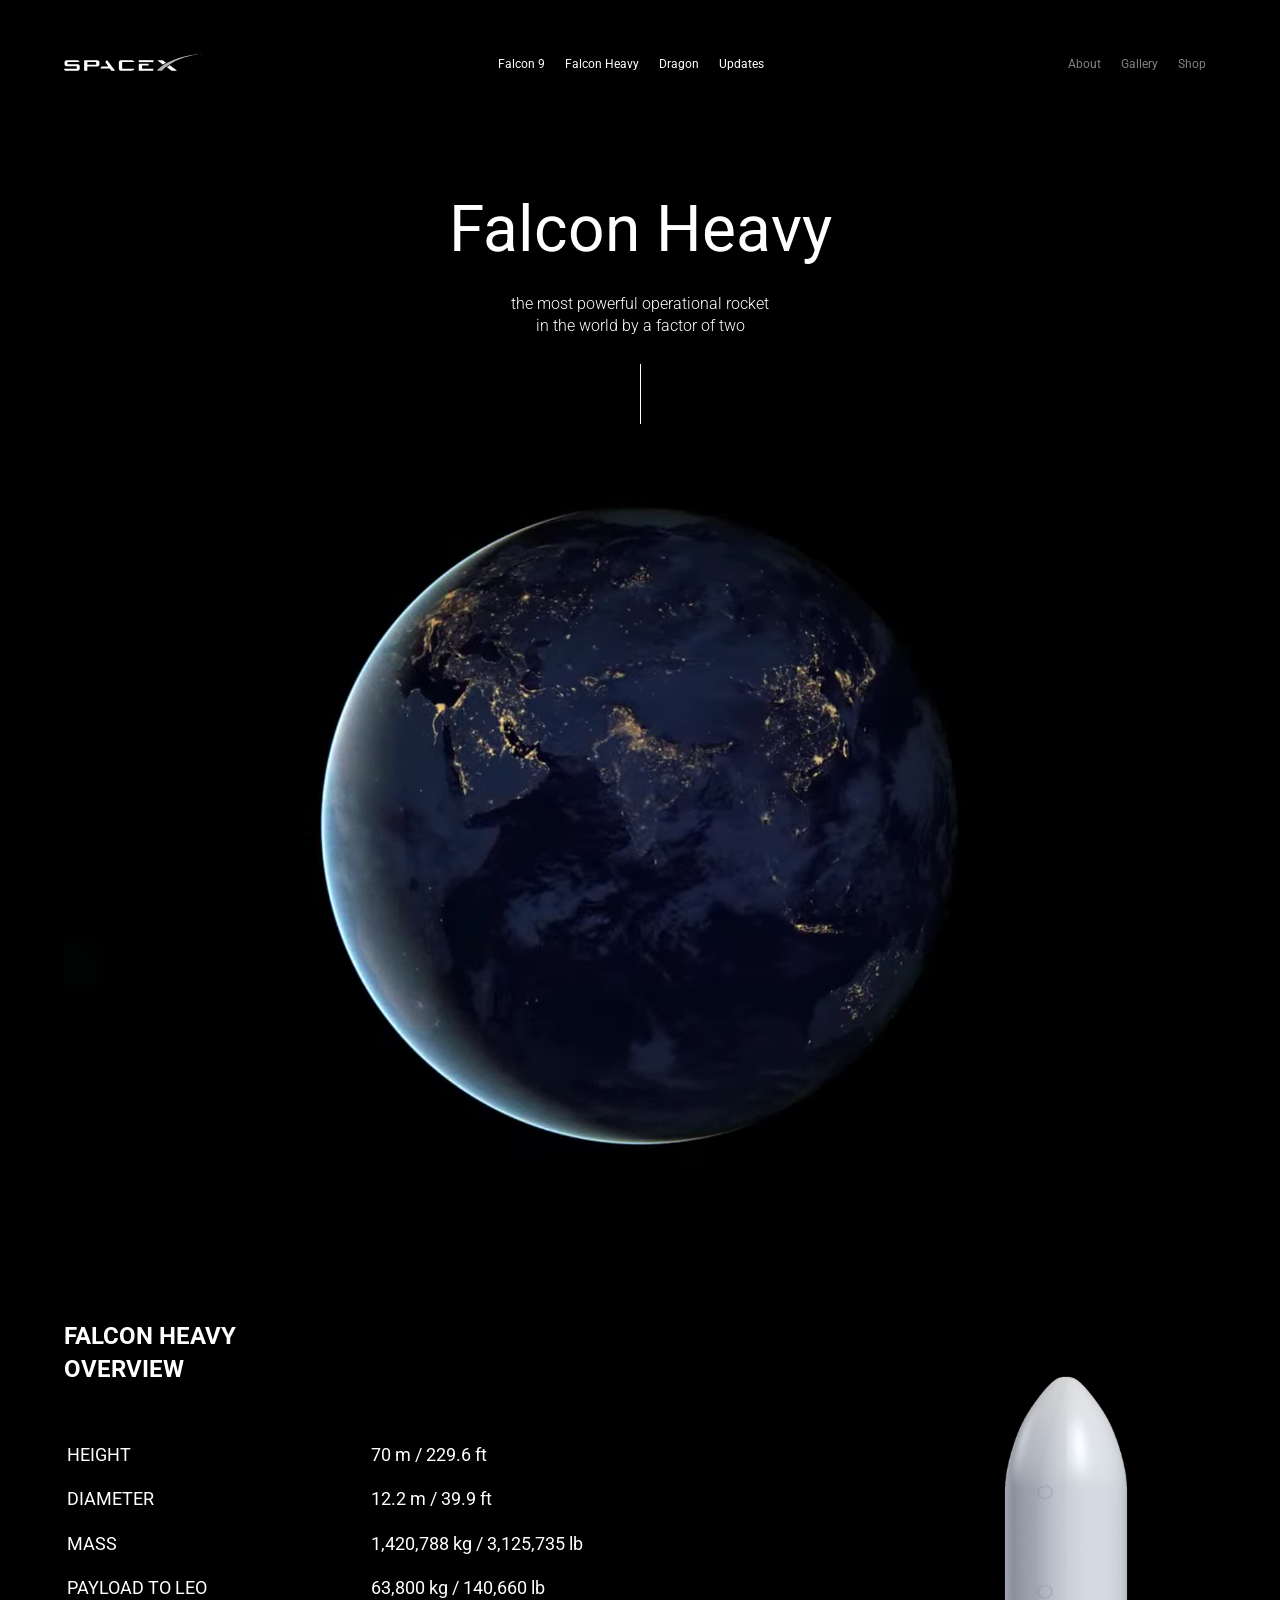
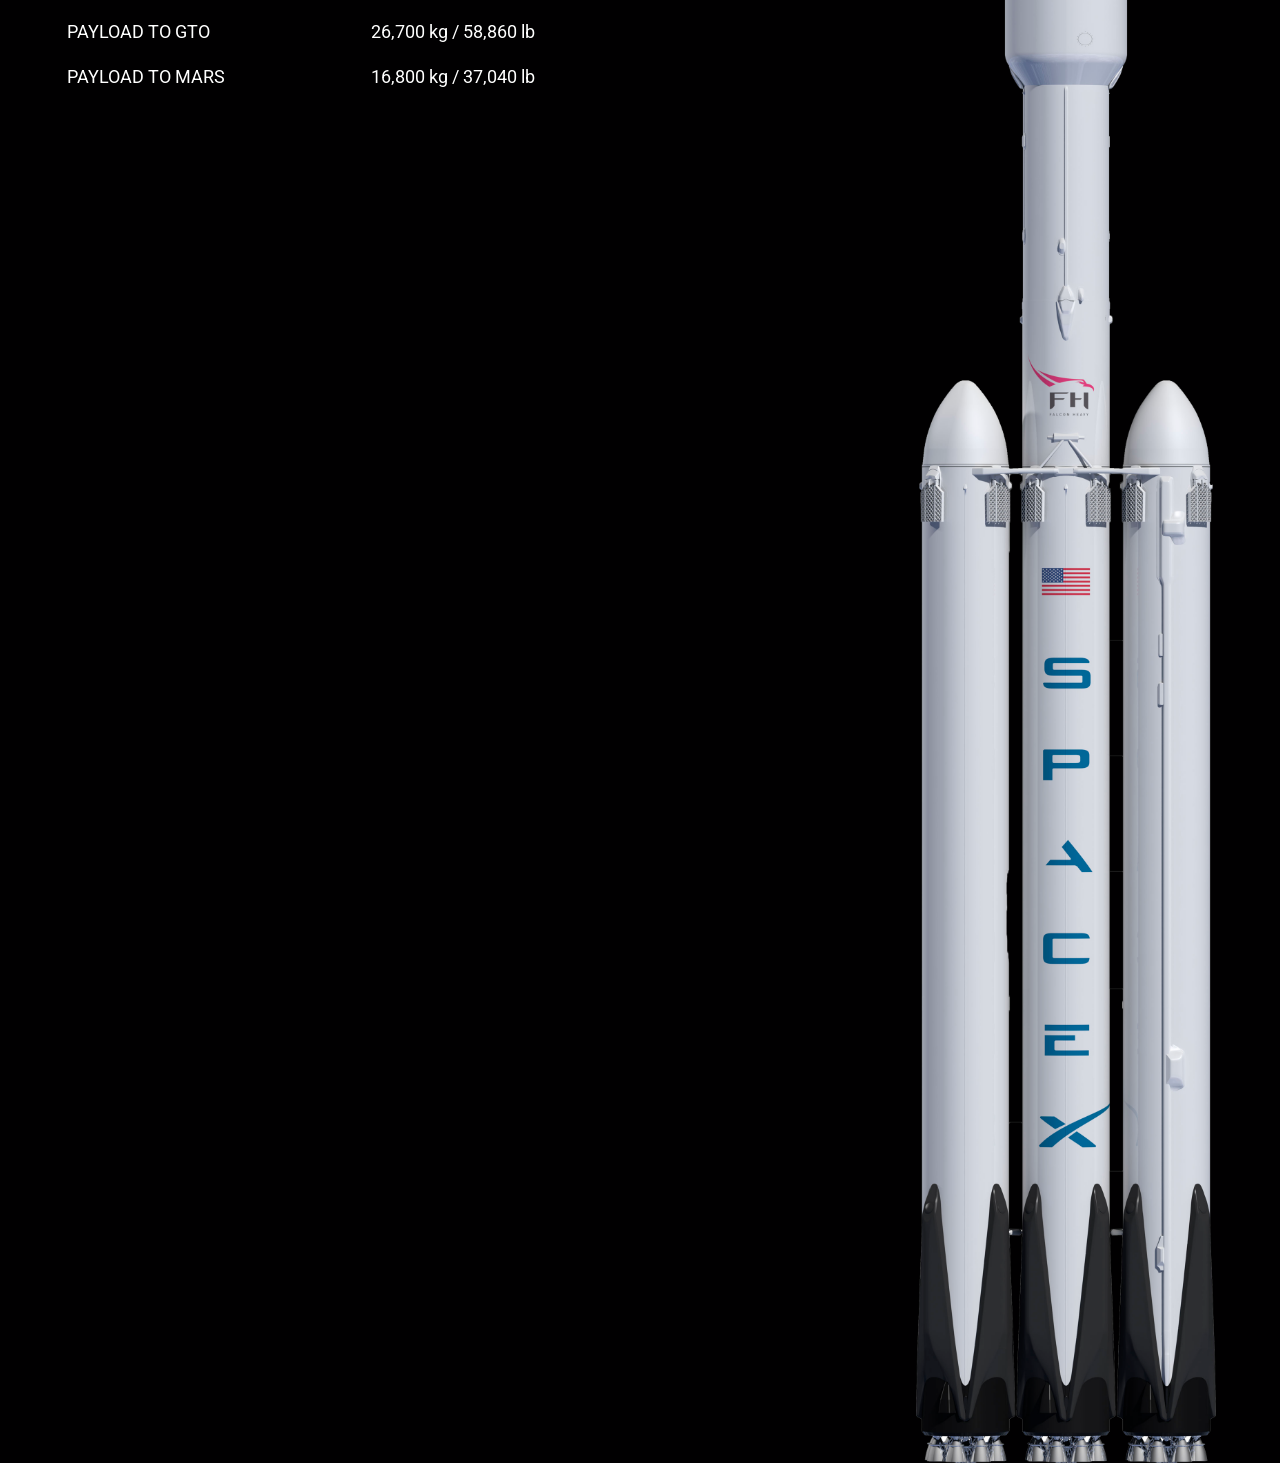
==== index.html @ 7339f371 "Add files via upload" ====
<!DOCTYPE html>
<html lang="en">
<head>
    <meta charset="UTF-8">
    <meta name="viewport" content="width=device-width, initial-scale=1.0">
    <link rel="preconnect" href="https://fonts.googleapis.com">
    <link rel="preconnect" href="https://fonts.gstatic.com" crossorigin>
    <link href="https://fonts.googleapis.com/css2?family=Roboto:ital,wght@0,100..900;1,100..900&display=swap" rel="stylesheet">
    <link rel="stylesheet" href="CSS/aos.css">
    <link rel="stylesheet" href="CSS/vidbg.css">
    <link rel="stylesheet" href="CSS/style.css">
    <title>Space X</title>
</head>
<body>
    <header class="header" data-aos="fade-down">
        <img src="img/logo.svg" alt="Logo Space X" class="logo">
        <nav class="main-nav">
            <ul class="list">
                <li class="item">
                    <a href="#" class="item-link">Falcon 9</a>
                </li>
                <li class="item">
                    <a href="#" class="item-link">Falcon Heavy</a>
                </li>
                <li class="item">
                    <a href="#" class="item-link">Dragon</a>
                </li>
                <li class="item">
                    <a href="#" class="item-link">Updates</a>
                </li>
            </ul>
        </nav>
        <nav class="secondary-nav">
            <ul class="list">
                <li class="item">
                    <a href="#" class="item-link">About</a>
                </li>
                <li class="item">
                    <a href="#" class="item-link">Gallery</a>
                </li>
                <li class="item">
                    <a href="#" class="item-link">Shop</a>
                </li>
            </ul>
        </nav>
    </header>
    <section class="main">
        <h1 class="title" data-aos="zoom-in" data-aos-duration="1000">Falcon Heavy</h1>
        <p class="description" data-aos="zoom-in" data-aos-duration="2000">
            The most powerful operational rocket in the world by a factor of two
        </p>
    </section>
    <div class="video" data-aos="zoom-in" data-aos-duration="3000"></div>
    <section class="features">
        <div class="overview">
            <h2 class="features-title" data-aos="fade-right" data-aos-duration="500">Falcon Heavy <br /> Overview</h2>
            <table class="table" data-aos="fade-right" data-aos-duration="1000">
                <tr>
                    <td class="table-column">HEIGHT</td>
                    <td class="table-column">70 m / 229.6 ft</td>
                </tr>
                <tr>
                    <td class="table-column">DIAMETER</td>
                    <td class="table-column">12.2 m / 39.9 ft</td>
                </tr>
                <tr>
                    <td class="table-column">MASS</td>
                    <td class="table-column">1,420,788 kg / 3,125,735 lb</td>
                </tr>
                <tr>
                    <td class="table-column">PAYLOAD TO LEO</td>
                    <td class="table-column">63,800 kg / 140,660 lb</td>
                </tr>
                 <tr>
                    <td class="table-column">PAYLOAD TO GTO</td>
                    <td class="table-column">26,700 kg / 58,860 lb</td>
                </tr>
                <tr>
                    <td class="table-column">PAYLOAD TO MARS</td>
                    <td class="table-column">16,800 kg / 37,040 lb</td>
                </tr>
            </table>
            <img 
             src="/img/rocket.png" 
             alt="rocket" 
             class="rocket" 
             data-rellax-speed="15">
            <h2 class="features-title" data-aos="fade-right" data-aos-duration="500">UNMATCHED <br /> PERFORMANCE</h2>
            <p class="features-text" data-aos="fade-right" data-aos-duration="1000">
                With more than 5 million pounds of thrust at liftoff, Falcon Heavy is 
                the most capable rocket flying. By comparison, the liftoff thrust of 
                the Falcon Heavy equals approximately eighteen 747 aircraft at full 
                power. Falcon Heavy can lift the equivalent of a fully loaded 737 
                jetliner—complete with passengers, luggage and fuel—to orbit.
            </p>
        </div>
    </section>
    <footer class="footer" data-aos="fade-up" data-aos-duration="3000">
        <img src="img/logo.svg" alt="logo Space X" class="logo" />
        <nav class="footer-nav">
            <ul class="list">
                <li class="item"><a href="#" class="item-link">Twitter</a></li>
                <li class="item"><a href="#" class="item-link">Youtube</a></li>
                <li class="item"><a href="#" class="item-link">Instagram</a></li>
                <li class="item"><a href="#" class="item-link">Flickr</a></li>
                <li class="item"><a href="#" class="item-link">LinkedIn</a></li>
                <li class="item"><a href="#" class="item-link">Privacy</a></li>
                <li class="item"><a href="#" class="item-link">Policy</a></li>
            </ul>
        </nav>
        <p class="footer-text">
            For additional questions, contact 
            <a class="footer-link" href="mailto:rideshare@spacex.com">rideshare@spacex.com</a>
        </p>
        <a href="#" class="button">Contact us</a>
    </footer>
    <script src="js/vidbg.js"></script>
    <script src="js/rellax.min.js"></script>
    <script src="js/aos.js"></script>
    <script src="js/main.js"></script>
</body>
</html>
---- CSS/vidbg.css ----
.vidbg-container {
  position: absolute;
  z-index: -1;
  top: 0;
  right: 0;
  bottom: 0;
  left: 0;
  overflow: hidden;
  background-size: cover;
  background-repeat: no-repeat;
  background-position: center center;
}

.vidbg-container video {
  position: absolute;
  margin: 0;
  top: 50%;
  left: 50%;
  transform: translate(-50%, -50%);
  transition: 0.25s opacity ease-in-out;
  max-width: none;
  opacity: 0;
}

.vidbg-overlay {
  position: absolute;
  top: 0;
  right: 0;
  bottom: 0;
  left: 0;
}
---- CSS/style.css ----
body {
    background: #010001;
    color: #fff;
    margin: 0;
    padding-top: 53px;
    font-family: "Roboto", sans-serif;
}

.header {
    max-width: 1230px;
    width: 90%;
    margin: auto;
    display: flex;
    justify-content: space-between;
}

.list {
    margin: 0;
    padding: 0;
    display: flex;
    list-style: none;
}

.item-link {
    color: #fff;
    text-decoration: none;
    margin-left: 10px;
    margin-right: 10px;
    font-size: 12px;
    line-height: 14px;
}

.secondary-nav .item-link {
    color: #808080;
}

.main {
    text-align: center;
    padding-top: 120px;
    padding-bottom: 26px;
}

.title {
    font-style: normal;
    font-weight: normal;
    font-size: 64px;
    line-height: 75px;
    margin-bottom: 26px;
    margin-top: 0;
}

.description {
    font-style: normal;
    font-weight: 300;
    font-size: 16px;
    line-height: 140%;
    text-transform: lowercase;
    max-width: 268px;
    margin: auto;
}

.description::after {
    content: "";
    display: block;
    width: 1px;
    height: 60px;
    background-color: #fff;
    margin: auto;
    margin-top: 26px;
}

.video {
    max-width: 1230px;
    width: 90%;
    margin: auto;
    height: 750px;
}

.features {
    position: relative;
    max-width: 1230px;
    width: 90%;
    margin: auto;
    padding: 100px 0;
}

.features-title {
    font-weight: bold;
    font-size: 24px;
    line-height: 140%;
    text-transform: uppercase;
    margin-bottom: 45px;
}

.table {
    margin-bottom: 280px;   
}

.table-column {
    width: 300px;
    padding-top: 5px;
    padding-bottom: 5px;
    font-style: normal;
    font-weight: normal;
    font-size: 18px;
    line-height: 180%;
}

.features-text {
    max-width: 490px;
    font-weight: 400;
    font-size: 16px;
    line-height: 180%;
}

.rocket {
    position: absolute;
    top: 90px;
    right: 0;
    z-index: 99;
    max-width: 300px;
}

.footer {
    padding: 130px 0;
    display: flex;
    flex-direction: column;
    align-items: center;
}

.footer-nav .item-link {
    font-size: 18px;
    line-height: 21px;
}

.footer .logo {
    margin-bottom: 43px;
}

.footer-nav {
    margin-bottom: 28px;
}

.footer-text {
    font-size: 18px;
    line-height: 21px;
    color: #808080;
    text-decoration: none;
    margin-bottom: 30px;
    margin-top: 0;
}

.footer-link {
    color: #808080;
    text-decoration: none;
}

.button {
    color: #fff;
    min-width: 260px;
    padding: 20px;
    text-align: center;
    border: 2px solid #fff;
    box-sizing: border-box;
    border-radius: 6px;
    text-decoration: none;

}

@media (max-width: 960px) {
    .rocket {
        max-width: 230px;
    }
    .table-column {
        width: 250px;
    }
}

@media (max-width: 768px) {
    .header {
        flex-direction: column;
        align-items: center;
    }
    .headre .logo {
        margin-bottom: 20px;
    }
    .header .main-nav {
        margin-bottom: 20px;
    }
    .rocket {
        max-width: 180px;
    }
    .video {
        width: 100%;
    }
}

@media (max-width: 576px) {
    .rocket {
        position: static;
        margin-bottom: 30px;
    }
    .table {
        margin-bottom: 0;
    }
    .table-column {
        font-size: 14px;
        width: 150px;
    }
    .footer-nav .list {
        flex-wrap: wrap;
        align-items: center;
        justify-content: center;
    }
    .footer-nav .item {
        margin-bottom: 10px;
    }
    .footer {
        text-align: center;
    }
    .main {
        padding-top: 50px;
    }
    .features {
        padding-bottom: 0;
    }
}
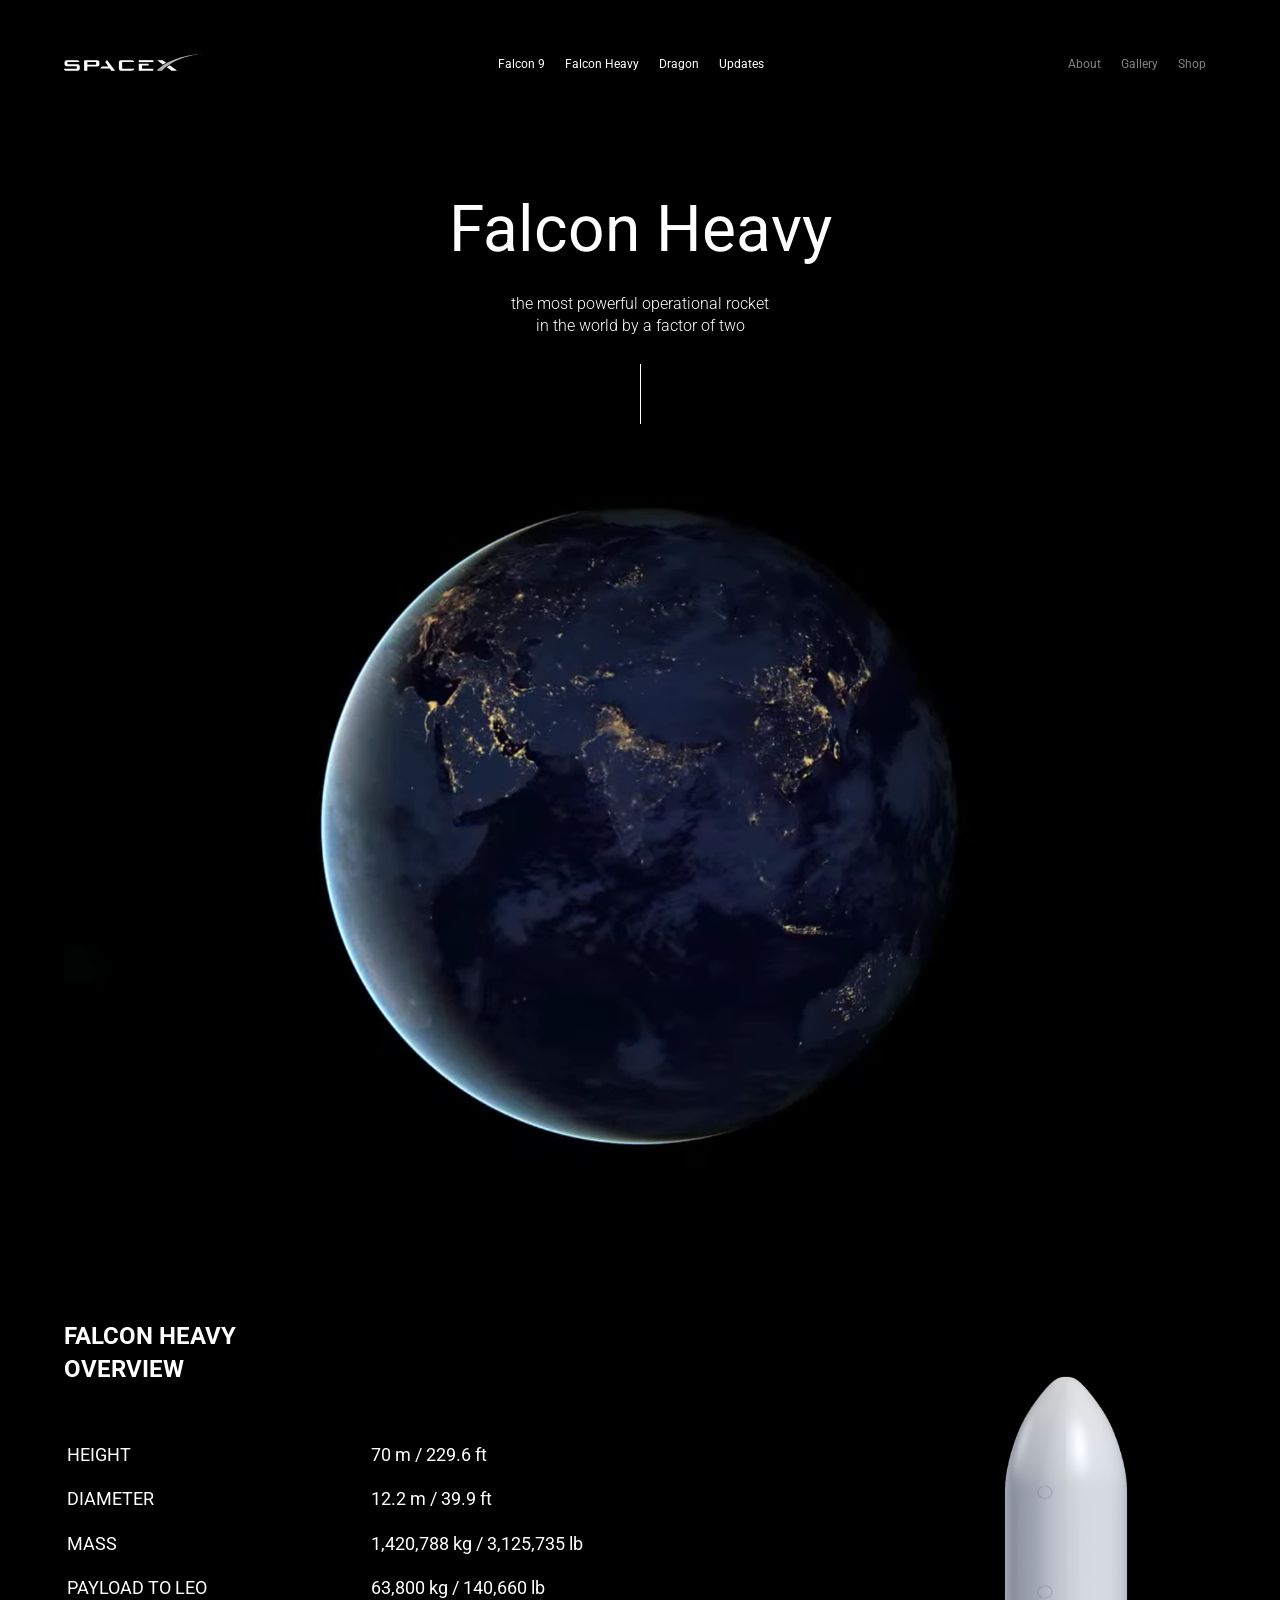
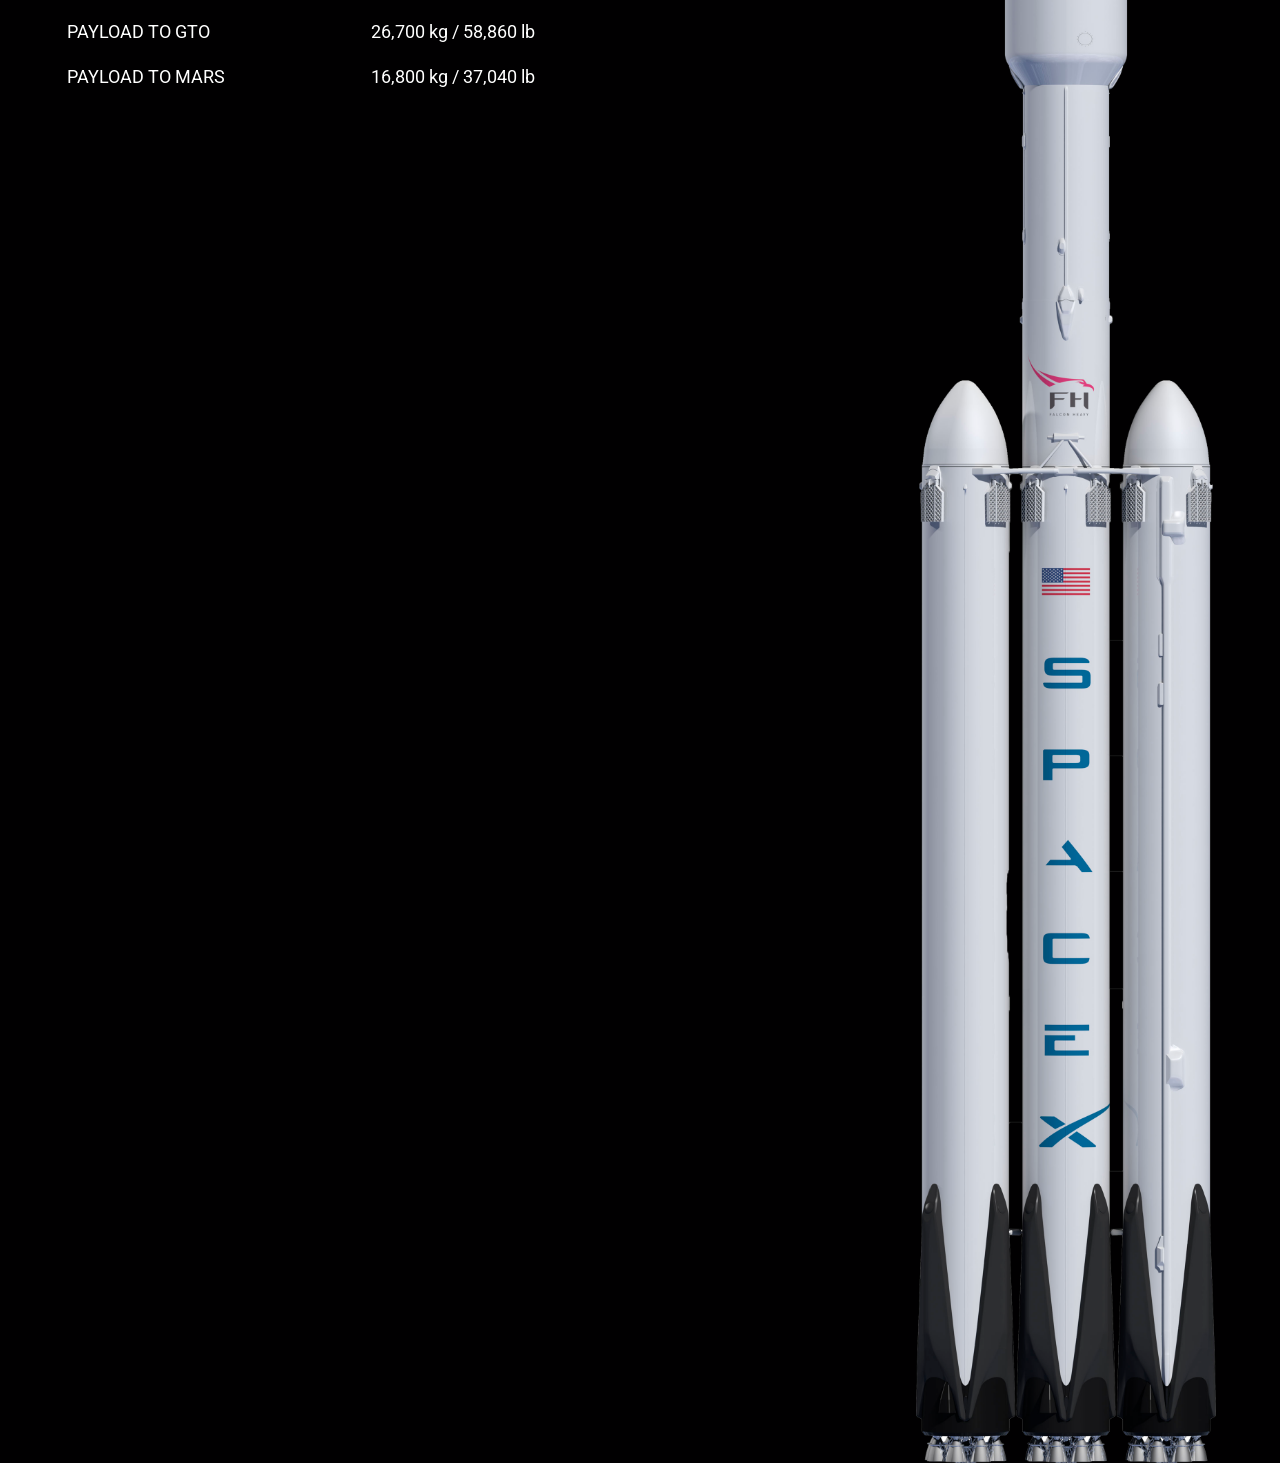
==== commit 2c8f655b: "Add files via upload" ====
--- a/index.html
+++ b/index.html
@@ -81,7 +81,7 @@
                 </tr>
             </table>
             <img 
-             src="/img/rocket.png" 
+             src="img/rocket.png" 
              alt="rocket" 
              class="rocket" 
              data-rellax-speed="15">
--- a/CSS/style.css
+++ b/CSS/style.css
@@ -181,7 +181,7 @@
         flex-direction: column;
         align-items: center;
     }
-    .headre .logo {
+    .header .logo {
         margin-bottom: 20px;
     }
     .header .main-nav {
